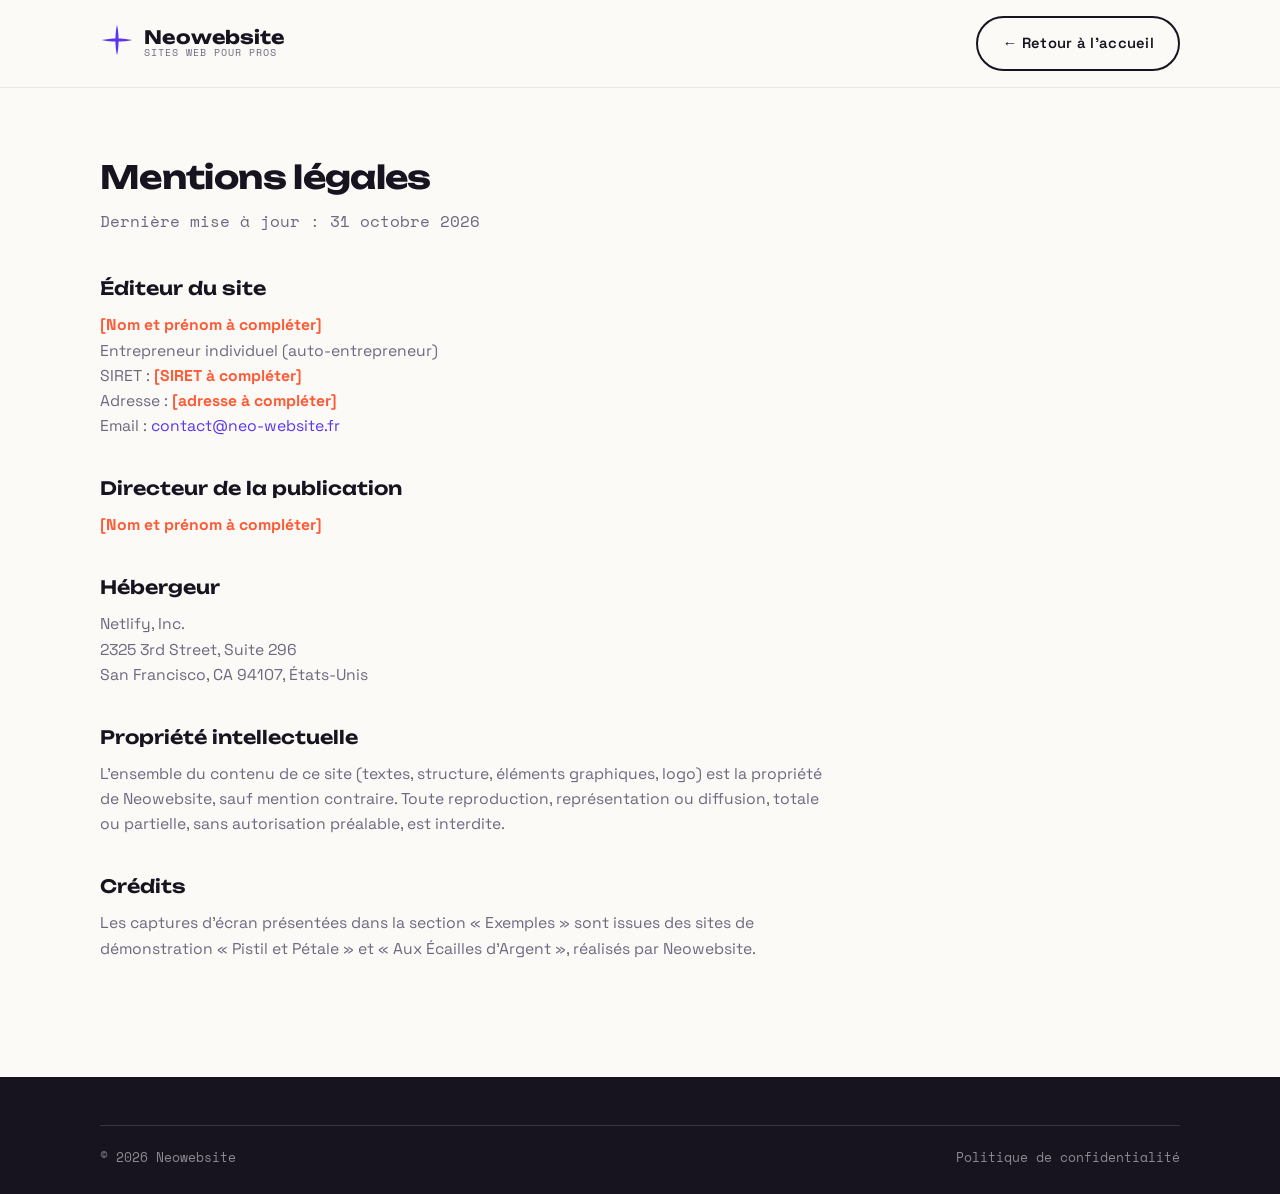
==== mentions-legales.html @ 785c67fd "RGPD + security headers : polices auto-hébergées, mentions légales & confidentialité - _headers : CS" ====
<!DOCTYPE html>
<html lang="fr">
<head>
  <meta charset="UTF-8" />
  <meta name="viewport" content="width=device-width, initial-scale=1.0" />
  <title>Mentions légales — Neowebsite</title>
  <meta name="description" content="Mentions légales du site Neowebsite." />
  <meta name="robots" content="noindex" />
  <link rel="stylesheet" href="styles.css" />
</head>
<body>

  <header class="site-header">
    <div class="container header-inner">
      <a href="index.html" class="brand" aria-label="Neowebsite — accueil">
        <span class="brand-mark" aria-hidden="true">
          <svg viewBox="0 0 40 40">
            <path d="M20 2 C22.5 12, 22.5 28, 20 38 C17.5 28, 17.5 12, 20 2 Z" />
            <path d="M2 20 C12 17.5, 28 17.5, 38 20 C28 22.5, 12 22.5, 2 20 Z" />
          </svg>
        </span>
        <span class="brand-word">
          <span class="brand-name">Neowebsite</span>
          <span class="brand-tag">sites web pour pros</span>
        </span>
      </a>
      <a href="index.html" class="btn btn-ghost">← Retour à l'accueil</a>
    </div>
  </header>

  <main class="legal-page">
    <div class="container">
      <h1>Mentions légales</h1>
      <p class="legal-updated">Dernière mise à jour : 31 octobre 2026</p>

      <section>
        <h2>Éditeur du site</h2>
        <p>
          <span class="legal-placeholder">[Nom et prénom à compléter]</span><br />
          Entrepreneur individuel (auto-entrepreneur)<br />
          SIRET : <span class="legal-placeholder">[SIRET à compléter]</span><br />
          Adresse : <span class="legal-placeholder">[adresse à compléter]</span><br />
          Email : <a href="mailto:contact@neo-website.fr">contact@neo-website.fr</a>
        </p>
      </section>

      <section>
        <h2>Directeur de la publication</h2>
        <p><span class="legal-placeholder">[Nom et prénom à compléter]</span></p>
      </section>

      <section>
        <h2>Hébergeur</h2>
        <p>
          Netlify, Inc.<br />
          2325 3rd Street, Suite 296<br />
          San Francisco, CA 94107, États-Unis
        </p>
      </section>

      <section>
        <h2>Propriété intellectuelle</h2>
        <p>
          L'ensemble du contenu de ce site (textes, structure, éléments graphiques, logo) est la
          propriété de Neowebsite, sauf mention contraire. Toute reproduction, représentation ou
          diffusion, totale ou partielle, sans autorisation préalable, est interdite.
        </p>
      </section>

      <section>
        <h2>Crédits</h2>
        <p>
          Les captures d'écran présentées dans la section « Exemples » sont issues des sites de
          démonstration « Pistil et Pétale » et « Aux Écailles d'Argent », réalisés par Neowebsite.
        </p>
      </section>
    </div>
  </main>

  <footer class="site-footer">
    <div class="container footer-bottom">
      <span>© <span id="year">2026</span> Neowebsite</span>
      <a href="politique-de-confidentialite.html" style="color: rgba(255,255,255,0.5);">Politique de confidentialité</a>
    </div>
  </footer>

  <script src="script.js"></script>
</body>
</html>
---- styles.css ----
/* Neowebsite — identité "jeune & dynamique" : violet électrique + corail, étiquette de vitrine */

/* Polices auto-hébergées (RGPD : aucune requête vers Google) */
@font-face {
  font-family: "Unbounded";
  font-style: normal;
  font-weight: 500;
  font-display: swap;
  src: url("fonts/unbounded-500.woff2") format("woff2");
}
@font-face {
  font-family: "Unbounded";
  font-style: normal;
  font-weight: 600;
  font-display: swap;
  src: url("fonts/unbounded-600.woff2") format("woff2");
}
@font-face {
  font-family: "Unbounded";
  font-style: normal;
  font-weight: 700;
  font-display: swap;
  src: url("fonts/unbounded-700.woff2") format("woff2");
}
@font-face {
  font-family: "Unbounded";
  font-style: normal;
  font-weight: 800;
  font-display: swap;
  src: url("fonts/unbounded-800.woff2") format("woff2");
}
@font-face {
  font-family: "Space Grotesk";
  font-style: normal;
  font-weight: 400;
  font-display: swap;
  src: url("fonts/space-grotesk-400.woff2") format("woff2");
}
@font-face {
  font-family: "Space Grotesk";
  font-style: normal;
  font-weight: 500;
  font-display: swap;
  src: url("fonts/space-grotesk-500.woff2") format("woff2");
}
@font-face {
  font-family: "Space Grotesk";
  font-style: normal;
  font-weight: 600;
  font-display: swap;
  src: url("fonts/space-grotesk-600.woff2") format("woff2");
}
@font-face {
  font-family: "Space Grotesk";
  font-style: normal;
  font-weight: 700;
  font-display: swap;
  src: url("fonts/space-grotesk-700.woff2") format("woff2");
}
@font-face {
  font-family: "Space Mono";
  font-style: normal;
  font-weight: 400;
  font-display: swap;
  src: url("fonts/space-mono-400.woff2") format("woff2");
}
@font-face {
  font-family: "Space Mono";
  font-style: normal;
  font-weight: 700;
  font-display: swap;
  src: url("fonts/space-mono-700.woff2") format("woff2");
}

:root {
  --bg: #fbfaf7;
  --ink: #17141f;
  --violet: #5b34f0;
  --violet-deep: #4524c9;
  --coral: #ff5a36;
  --mist: #efeafc;
  --muted: #6e687f;
  --card: #ffffff;

  --font-display: "Unbounded", system-ui, sans-serif;
  --font-body: "Space Grotesk", "Segoe UI", sans-serif;
  --font-mono: "Space Mono", "Courier New", monospace;

  --radius: 18px;
  --shadow: 0 24px 50px -30px rgba(23, 20, 31, 0.35);
}

* { box-sizing: border-box; margin: 0; padding: 0; }

html { scroll-behavior: smooth; }

body {
  font-family: var(--font-body);
  color: var(--ink);
  background: var(--bg);
  line-height: 1.6;
  -webkit-font-smoothing: antialiased;
}

.container { width: min(1080px, 92%); margin-inline: auto; }

a { color: inherit; text-decoration: none; }
a:focus-visible, button:focus-visible {
  outline: 3px solid var(--coral); outline-offset: 3px; border-radius: 6px;
}

/* ---------- boutons ---------- */
.btn {
  display: inline-block; font-weight: 600; font-size: 0.92rem; letter-spacing: 0.02em;
  padding: 0.85rem 1.5rem; border-radius: 999px;
  border: 2px solid transparent; cursor: pointer;
  transition: transform 0.16s ease, background 0.16s ease, color 0.16s ease, border-color 0.16s ease;
}
.btn:active { transform: translateY(1px); }
.btn-accent { background: var(--violet); color: #fff; }
.btn-accent:hover { background: var(--violet-deep); }
.btn-ghost { border-color: var(--ink); color: var(--ink); background: transparent; }
.btn-ghost:hover { background: var(--ink); color: #fff; }

/* ---------- header ---------- */
.site-header {
  position: sticky; top: 0; z-index: 50;
  background: color-mix(in srgb, var(--bg) 90%, transparent);
  backdrop-filter: blur(8px);
  border-bottom: 1px solid rgba(23, 20, 31, 0.08);
}
.header-inner { display: flex; align-items: center; justify-content: space-between; padding-block: 1rem; gap: 1.5rem; }

.brand { display: flex; align-items: center; gap: 0.65rem; }
.brand-mark { color: var(--violet); }
.brand-mark svg { width: 34px; height: 34px; }
.brand-mark path { fill: currentColor; }
.brand-word { display: flex; flex-direction: column; line-height: 1.1; }
.brand-name { font-family: var(--font-display); font-weight: 700; font-size: 1.15rem; letter-spacing: -0.01em; }
.brand-tag { font-family: var(--font-mono); font-size: 0.62rem; letter-spacing: 0.1em; text-transform: uppercase; color: var(--muted); }

.site-nav { display: flex; align-items: center; gap: 1.5rem; }
.site-nav a:not(.btn) { font-weight: 500; font-size: 0.95rem; }
.site-nav a:not(.btn):hover { color: var(--violet); }
.nav-cta { padding: 0.6rem 1.2rem; font-size: 0.82rem; }

.nav-toggle { display: none; flex-direction: column; gap: 5px; background: none; border: 0; cursor: pointer; padding: 6px; }
.nav-toggle span { width: 24px; height: 2px; background: var(--ink); transition: transform 0.2s ease, opacity 0.2s ease; }
.nav-toggle.is-active span:nth-child(1) { transform: translateY(7px) rotate(45deg); }
.nav-toggle.is-active span:nth-child(2) { opacity: 0; }
.nav-toggle.is-active span:nth-child(3) { transform: translateY(-7px) rotate(-45deg); }

/* ---------- hero ---------- */
.hero {
  position: relative; overflow: hidden;
  padding-block: 4.5rem 3.5rem;
  background:
    radial-gradient(1000px 560px at 80% 22%, color-mix(in srgb, var(--violet) 11%, transparent), transparent 70%),
    radial-gradient(760px 460px at 12% 90%, color-mix(in srgb, var(--coral) 9%, transparent), transparent 70%);
}
.hero::before {
  content: ""; position: absolute; inset: 0;
  background-image: radial-gradient(color-mix(in srgb, var(--violet) 16%, transparent) 1px, transparent 1.4px);
  background-size: 28px 28px;
  -webkit-mask-image: radial-gradient(640px 440px at 74% 40%, #000 0%, transparent 78%);
  mask-image: radial-gradient(640px 440px at 74% 40%, #000 0%, transparent 78%);
  pointer-events: none;
}
.hero-inner { position: relative; display: grid; grid-template-columns: 1.05fr 0.95fr; gap: 3rem; align-items: center; }
.hero-copy { max-width: 580px; }

.eyebrow {
  font-family: var(--font-mono); font-size: 0.74rem; font-weight: 700;
  letter-spacing: 0.14em; text-transform: uppercase; color: var(--violet); margin-bottom: 1rem;
}
.eyebrow-light { color: var(--mist); }

.hero-title {
  font-family: var(--font-display); font-weight: 700;
  font-size: clamp(2.1rem, 5vw, 3.7rem); line-height: 1.05; letter-spacing: -0.02em;
}
.hero-title em { font-style: normal; color: var(--violet); }

.hero-sub { margin-top: 1.2rem; max-width: 460px; font-size: 1.08rem; color: var(--muted); }
.hero-cta { margin-top: 2rem; display: flex; flex-wrap: wrap; gap: 0.8rem; }
.hero-trust {
  list-style: none; margin-top: 1.9rem;
  display: flex; flex-wrap: wrap; gap: 0.6rem 1.6rem;
}
.hero-trust li {
  display: flex; align-items: center; gap: 0.55rem;
  font-weight: 600; font-size: 0.95rem; color: var(--ink);
}
.trust-ico {
  display: inline-flex; align-items: center; justify-content: center;
  width: 1.55rem; height: 1.55rem; border-radius: 50%;
  background: var(--coral); color: #fff; font-size: 0.82rem; font-weight: 700; line-height: 1;
  flex: none;
}

/* ---------- étiquettes de vitrine (signature) ---------- */
.hero-tags { position: relative; display: flex; justify-content: center; align-items: center; min-height: 340px; }
.price-tag {
  position: relative; width: min(100%, 250px);
  background: var(--card); border: 2px solid var(--ink); border-radius: 22px;
  padding: 1.6rem 1.4rem 1.5rem; text-align: center;
  box-shadow: var(--shadow); transform: rotate(-4deg);
}
.price-tag::before {
  content: ""; position: absolute; top: -14px; left: 50%; transform: translateX(-50%);
  width: 24px; height: 24px; background: var(--bg); border: 2px solid var(--ink); border-radius: 50%;
}
.price-tag::after {
  content: ""; position: absolute; top: -36px; left: 50%; transform: translateX(-50%);
  width: 2px; height: 22px; background: var(--muted); border-radius: 1px;
}
.tag-kicker {
  display: block; font-family: var(--font-mono); font-size: 0.68rem; font-weight: 700;
  letter-spacing: 0.12em; text-transform: uppercase; color: var(--muted); margin-bottom: 0.4rem;
}
.tag-price {
  display: block; font-family: var(--font-display); font-weight: 800;
  font-size: 2.6rem; line-height: 1; color: var(--ink);
}
.tag-price em { font-style: normal; font-size: 0.45em; font-weight: 600; color: var(--violet); }
.tag-note { display: block; margin-top: 0.7rem; font-family: var(--font-mono); font-size: 0.72rem; color: var(--violet); }

.tag-mini {
  position: absolute; right: -6px; bottom: 34px; width: 178px;
  background: var(--violet); border-color: var(--violet); color: #fff;
  box-shadow: 0 18px 34px -18px rgba(91, 52, 240, 0.6); transform: rotate(5deg);
  padding: 1rem 1rem 1.1rem;
}
.tag-mini::before { border-color: var(--violet); background: var(--bg); }
.tag-mini .tag-kicker { color: rgba(255,255,255,0.72); }
.tag-mini .tag-price { color: #fff; font-size: 1.7rem; }
.tag-mini .tag-price em { color: #dcd1ff; }

.tag-badge {
  position: absolute; top: 8px; left: 0;
  font-family: var(--font-mono); font-size: 0.7rem; font-weight: 700; letter-spacing: 0.04em;
  background: var(--coral); color: #fff; padding: 0.55rem 0.9rem; border-radius: 999px;
  box-shadow: 0 10px 22px -10px rgba(255, 90, 54, 0.7); transform: rotate(-7deg);
}

/* ---------- bandeau défilant ---------- */
.ticker {
  overflow: hidden; border-block: 2px solid var(--ink);
  background: var(--violet); color: #fff;
  padding-block: 0.55rem;
}
.ticker-track { display: flex; width: max-content; animation: ticker 26s linear infinite; }
.ticker-track span {
  font-family: var(--font-mono); font-size: 0.82rem; font-weight: 700;
  letter-spacing: 0.08em; text-transform: uppercase; white-space: nowrap; padding-right: 0.5rem;
}
@keyframes ticker { to { transform: translateX(-50%); } }

/* ---------- sections ---------- */
.section { padding-block: 5rem; }
.section-tint { background: var(--mist); }
.section-dark { background: var(--ink); color: #fff; }

.section-head { max-width: 560px; margin-bottom: 2.5rem; }
.section-title {
  font-family: var(--font-display); font-weight: 700;
  font-size: clamp(1.7rem, 3.6vw, 2.5rem); line-height: 1.1; letter-spacing: -0.01em;
}
.section-dark .section-title { color: #fff; }

/* ---------- pour qui ---------- */
.who-grid { display: grid; grid-template-columns: repeat(3, 1fr); gap: 1.5rem; }
.who-card {
  background: var(--card); border: 1px solid rgba(23, 20, 31, 0.08);
  border-radius: var(--radius); padding: 1.8rem 1.5rem;
  transition: transform 0.18s ease, box-shadow 0.18s ease;
}
.who-card:hover { transform: translateY(-4px); box-shadow: var(--shadow); }
.who-icon { font-size: 1.4rem; color: var(--coral); display: block; margin-bottom: 0.7rem; }
.who-card h3 { font-family: var(--font-display); font-weight: 600; font-size: 1.15rem; margin-bottom: 0.4rem; }
.who-card p { color: var(--muted); font-size: 0.97rem; }

/* ---------- inclus ---------- */
.included-list { list-style: none; display: grid; grid-template-columns: repeat(auto-fit, minmax(200px, 1fr)); gap: 0.9rem; }
.included-list li {
  position: relative; background: var(--card); border: 1px solid rgba(23, 20, 31, 0.08);
  border-radius: 12px; padding: 1rem 1.2rem 1rem 2.4rem; font-weight: 500;
}
.included-list li::before {
  content: "✦"; position: absolute; left: 1.1rem; color: var(--violet); font-size: 0.85rem; top: 1.05rem;
}

/* ---------- exemples ---------- */
.exemples-grid { display: grid; grid-template-columns: repeat(2, 1fr); gap: 1.5rem; }
.exemple { display: flex; flex-direction: column; }
.exemple-window {
  display: block;
  background: var(--card); border: 1px solid rgba(23, 20, 31, 0.12);
  border-radius: 14px; overflow: hidden;
  transform: perspective(900px);
  transition: transform 0.22s ease-out, box-shadow 0.18s ease;
  will-change: transform;
}
.exemple:hover .exemple-window {
  box-shadow: var(--shadow), 0 20px 40px -16px color-mix(in srgb, var(--accent, var(--violet)) 50%, transparent);
}
.exemple-dots { display: flex; gap: 5px; padding: 0.6rem 0.8rem; border-bottom: 1px solid rgba(23, 20, 31, 0.08); }
.exemple-dots i { width: 9px; height: 9px; border-radius: 50%; background: rgba(23, 20, 31, 0.14); }
.exemple-dots i:nth-child(1) { background: var(--coral); }
.exemple-dots i:nth-child(2) { background: #f0b429; }
.exemple-dots i:nth-child(3) { background: #34c169; }
.exemple-body {
  display: flex; flex-direction: column; gap: 0.4rem; justify-content: center;
  min-height: 128px; padding: 1.4rem 1.3rem 1.4rem 1.2rem;
  border-left: 4px solid var(--accent, var(--violet));
}
.exemple-name { font-family: var(--font-display); font-weight: 600; font-size: 1.05rem; line-height: 1.2; }
.exemple-tag {
  font-family: var(--font-mono); font-size: 0.68rem; letter-spacing: 0.05em;
  text-transform: uppercase; color: var(--muted);
}
.exemple-adresse {
  font-family: var(--font-mono); font-size: 0.66rem; letter-spacing: 0.02em;
  color: var(--muted);
}
.exemple-desc { margin-top: 0.7rem; color: var(--muted); font-size: 0.95rem; }

.exemple-screen { display: block; }
.exemple-screen img { display: block; width: 100%; height: auto; }
.exemple-meta {
  display: flex; align-items: flex-start; justify-content: space-between;
  gap: 0.75rem; margin-top: 0.85rem;
}
.exemple-meta .exemple-name,
.exemple-meta .exemple-tag { display: block; }
.exemple-voir {
  font-family: var(--font-mono); font-size: 0.78rem; font-weight: 700;
  color: var(--violet); white-space: nowrap; padding-top: 0.15rem;
}
.exemple-voir:hover { text-decoration: underline; }

/* ---------- tarifs ---------- */
.pricing-grid { display: grid; grid-template-columns: repeat(2, 1fr); gap: 1.5rem; max-width: 820px; }
.plan {
  position: relative; background: var(--card); border: 1px solid rgba(23, 20, 31, 0.1);
  border-radius: var(--radius); padding: 2rem 1.8rem; box-shadow: 0 1px 0 rgba(23,20,31,0.04);
}
.plan-featured { border: 2px solid var(--violet); background: linear-gradient(180deg, #fff, color-mix(in srgb, var(--violet) 5%, #fff)); }
.plan-badge {
  position: absolute; top: -12px; left: 1.4rem;
  font-family: var(--font-mono); font-size: 0.68rem; font-weight: 700; letter-spacing: 0.08em; text-transform: uppercase;
  padding: 0.3rem 0.7rem; border-radius: 999px; background: var(--ink); color: #fff;
}
.plan-featured .plan-badge { background: var(--violet); }
.plan h3 { font-family: var(--font-display); font-weight: 600; font-size: 1.25rem; margin-bottom: 0.7rem; }
.plan-price { font-family: var(--font-display); font-weight: 800; font-size: 2.6rem; line-height: 1; color: var(--ink); }
.plan-price em { font-style: normal; font-size: 0.4em; font-weight: 600; color: var(--violet); }
.plan-suffix { display: block; margin-top: 0.35rem; font-family: var(--font-mono); font-size: 0.72rem; font-weight: 700; color: var(--muted); }
.plan-monthly { margin: 0.9rem 0 0; font-family: var(--font-display); font-weight: 700; font-size: 1.35rem; color: var(--coral); line-height: 1.1; }
.plan-monthly em { font-style: normal; font-size: 0.72em; font-weight: 600; }
.plan-list { list-style: none; margin: 1.4rem 0 1.6rem; }
.plan-list li { position: relative; padding-left: 1.4rem; margin-bottom: 0.5rem; color: var(--muted); font-size: 0.95rem; }
.plan-list li::before { content: "✓"; position: absolute; left: 0; color: var(--violet); font-weight: 700; }
.plan-cta { width: 100%; text-align: center; }

.tarif-note { margin-top: 1.6rem; font-family: var(--font-mono); font-size: 0.84rem; color: var(--muted); }

/* ---------- contact ---------- */
.contact-grid { display: grid; grid-template-columns: 1fr 1fr; gap: 3rem; align-items: start; }
.contact-copy p { color: rgba(255,255,255,0.72); font-size: 1.05rem; margin-bottom: 1.4rem; }
.contact-mail {
  display: inline-block; font-family: var(--font-mono); font-size: 1.05rem; font-weight: 700;
  color: #fff; border-bottom: 2px solid var(--coral); padding-bottom: 2px;
}
.contact-mail:hover { color: var(--coral); }

.contact-form {
  display: grid; gap: 1rem; background: #fff; color: var(--ink);
  border-radius: var(--radius); padding: 1.8rem;
}
.contact-form label { display: grid; gap: 0.35rem; }
.contact-form label span { font-size: 0.82rem; font-weight: 600; color: var(--muted); }
.contact-form input, .contact-form select, .contact-form textarea {
  font-family: var(--font-body); font-size: 0.98rem; color: var(--ink);
  padding: 0.7rem 0.85rem; border: 1.5px solid rgba(23, 20, 31, 0.15); border-radius: 10px;
  background: var(--bg); resize: vertical;
}
.contact-form input:focus, .contact-form select:focus, .contact-form textarea:focus {
  outline: none; border-color: var(--violet);
}
.contact-form .btn { justify-self: start; }
.contact-form .consent {
  display: flex; align-items: flex-start; gap: 0.6rem;
  font-size: 0.82rem; color: var(--muted); line-height: 1.5;
}
.contact-form .consent input {
  width: 1rem; height: 1rem; padding: 0; margin: 0.2rem 0 0;
  border: none; border-radius: 0; background: none;
  accent-color: var(--violet); flex-shrink: 0;
}
.contact-form .consent a { color: var(--violet); text-decoration: underline; }

/* ---------- footer ---------- */
.site-footer { background: var(--ink); color: #fff; padding-block: 3rem 1.6rem; }
.footer-inner { display: flex; align-items: center; gap: 1.5rem; flex-wrap: wrap; margin-bottom: 2rem; }
.footer-brand { display: flex; align-items: center; gap: 0.6rem; }
.footer-brand .brand-mark { color: var(--violet); }
.footer-brand .brand-mark path { fill: #fff; }
.footer-name { font-family: var(--font-display); font-weight: 700; font-size: 1.2rem; }
.footer-tag { color: rgba(255,255,255,0.6); font-size: 0.92rem; }
.footer-mail { margin-left: auto; font-family: var(--font-mono); font-weight: 700; font-size: 0.95rem; color: #fff; border-bottom: 2px solid var(--coral); padding-bottom: 2px; }
.footer-mail:hover { color: var(--coral); }
.footer-bottom {
  display: flex; justify-content: space-between; gap: 1rem; flex-wrap: wrap;
  padding-top: 1.4rem; border-top: 1px solid rgba(255,255,255,0.14);
  font-family: var(--font-mono); font-size: 0.8rem; color: rgba(255,255,255,0.5);
}
.footer-legal {
  display: flex; gap: 1.5rem; flex-wrap: wrap; padding-top: 1rem;
  font-family: var(--font-mono); font-size: 0.8rem;
}
.footer-legal a { color: rgba(255,255,255,0.5); text-decoration: none; }
.footer-legal a:hover { color: var(--coral); }

/* ---------- reveal ---------- */
.reveal { opacity: 0; transform: translateY(22px); transition: opacity 0.7s ease, transform 0.7s ease; }
.reveal.is-visible { opacity: 1; transform: none; }

/* ---------- responsive ---------- */
@media (max-width: 900px) {
  .site-nav {
    position: absolute; top: 100%; left: 0; right: 0;
    flex-direction: column; align-items: flex-start; gap: 0.9rem;
    background: var(--bg); padding: 1.5rem 4%; border-bottom: 1px solid rgba(23,20,31,0.08);
    transform: translateY(-8px); opacity: 0; pointer-events: none; transition: 0.25s ease;
  }
  .site-nav.is-open { transform: none; opacity: 1; pointer-events: auto; }
  .nav-toggle { display: flex; }
  .hero-inner { grid-template-columns: 1fr; }
  .hero-tags { order: -1; min-height: 300px; }
  .who-grid, .exemples-grid, .pricing-grid, .contact-grid { grid-template-columns: 1fr; }
  .contact-grid { gap: 2rem; }
}

@media (max-width: 560px) {
  .hero { padding-top: 3rem; }
  .hero-tags { transform: scale(0.9); min-height: 280px; }
  .tag-mini { right: -12px; }
  .footer-mail { margin-left: 0; }
}

@media (prefers-reduced-motion: reduce) {
  html { scroll-behavior: auto; }
  .ticker-track { animation: none; }
  .reveal { opacity: 1; transform: none; transition: none; }
  .who-card { transition: none; }
}

/* ---------- pages légales ---------- */
.legal-page { padding: 4rem 0 5rem; }
.legal-page h1 {
  font-family: var(--font-display); font-weight: 700; font-size: 2rem; letter-spacing: -0.02em;
  margin-bottom: 0.4rem;
}
.legal-updated { font-family: var(--font-mono); font-size: 0.8rem; color: var(--muted); margin-bottom: 2.5rem; }
.legal-page section { margin-bottom: 2.2rem; }
.legal-page h2 {
  font-family: var(--font-display); font-weight: 600; font-size: 1.15rem; margin-bottom: 0.6rem;
}
.legal-page p { color: var(--muted); font-size: 0.98rem; max-width: 46rem; }
.legal-page a { color: var(--violet); }
.legal-placeholder { color: var(--coral); font-weight: 700; }
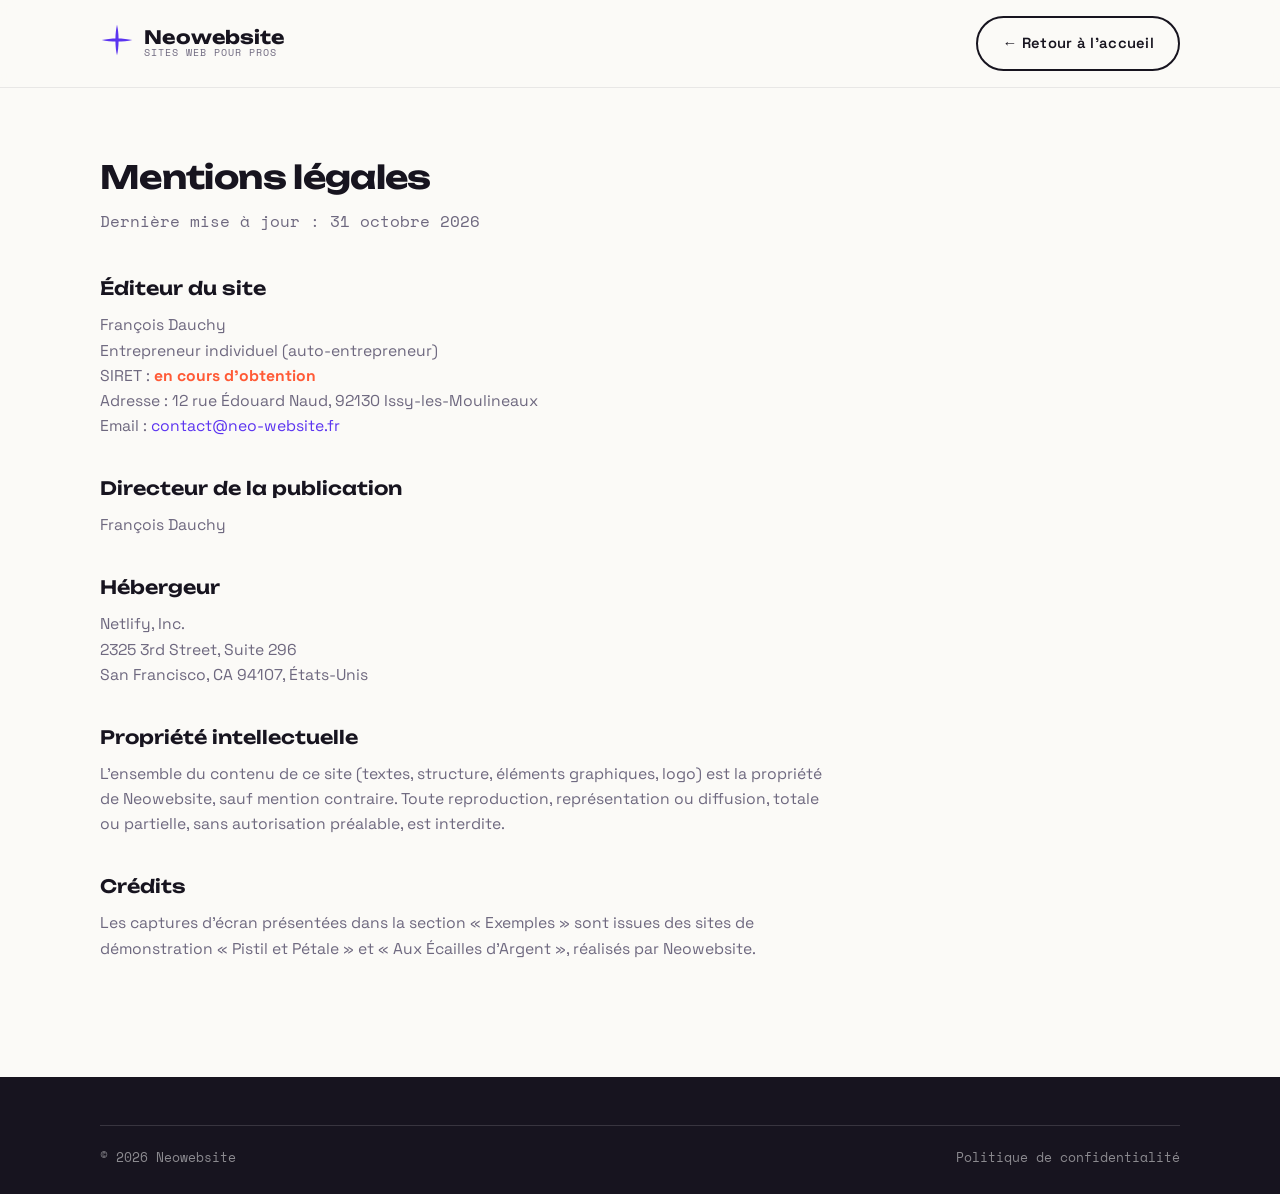
==== commit 56459dfd: "Mentions légales : identité et adresse renseignées (SIRET en attente) Co-Authored-By: Claude Opus 4." ====
--- a/mentions-legales.html
+++ b/mentions-legales.html
@@ -36,17 +36,17 @@
       <section>
         <h2>Éditeur du site</h2>
         <p>
-          <span class="legal-placeholder">[Nom et prénom à compléter]</span><br />
+          François Dauchy<br />
           Entrepreneur individuel (auto-entrepreneur)<br />
-          SIRET : <span class="legal-placeholder">[SIRET à compléter]</span><br />
-          Adresse : <span class="legal-placeholder">[adresse à compléter]</span><br />
+          SIRET : <span class="legal-placeholder">en cours d'obtention</span><br />
+          Adresse : 12 rue Édouard Naud, 92130 Issy-les-Moulineaux<br />
           Email : <a href="mailto:contact@neo-website.fr">contact@neo-website.fr</a>
         </p>
       </section>
 
       <section>
         <h2>Directeur de la publication</h2>
-        <p><span class="legal-placeholder">[Nom et prénom à compléter]</span></p>
+        <p>François Dauchy</p>
       </section>
 
       <section>
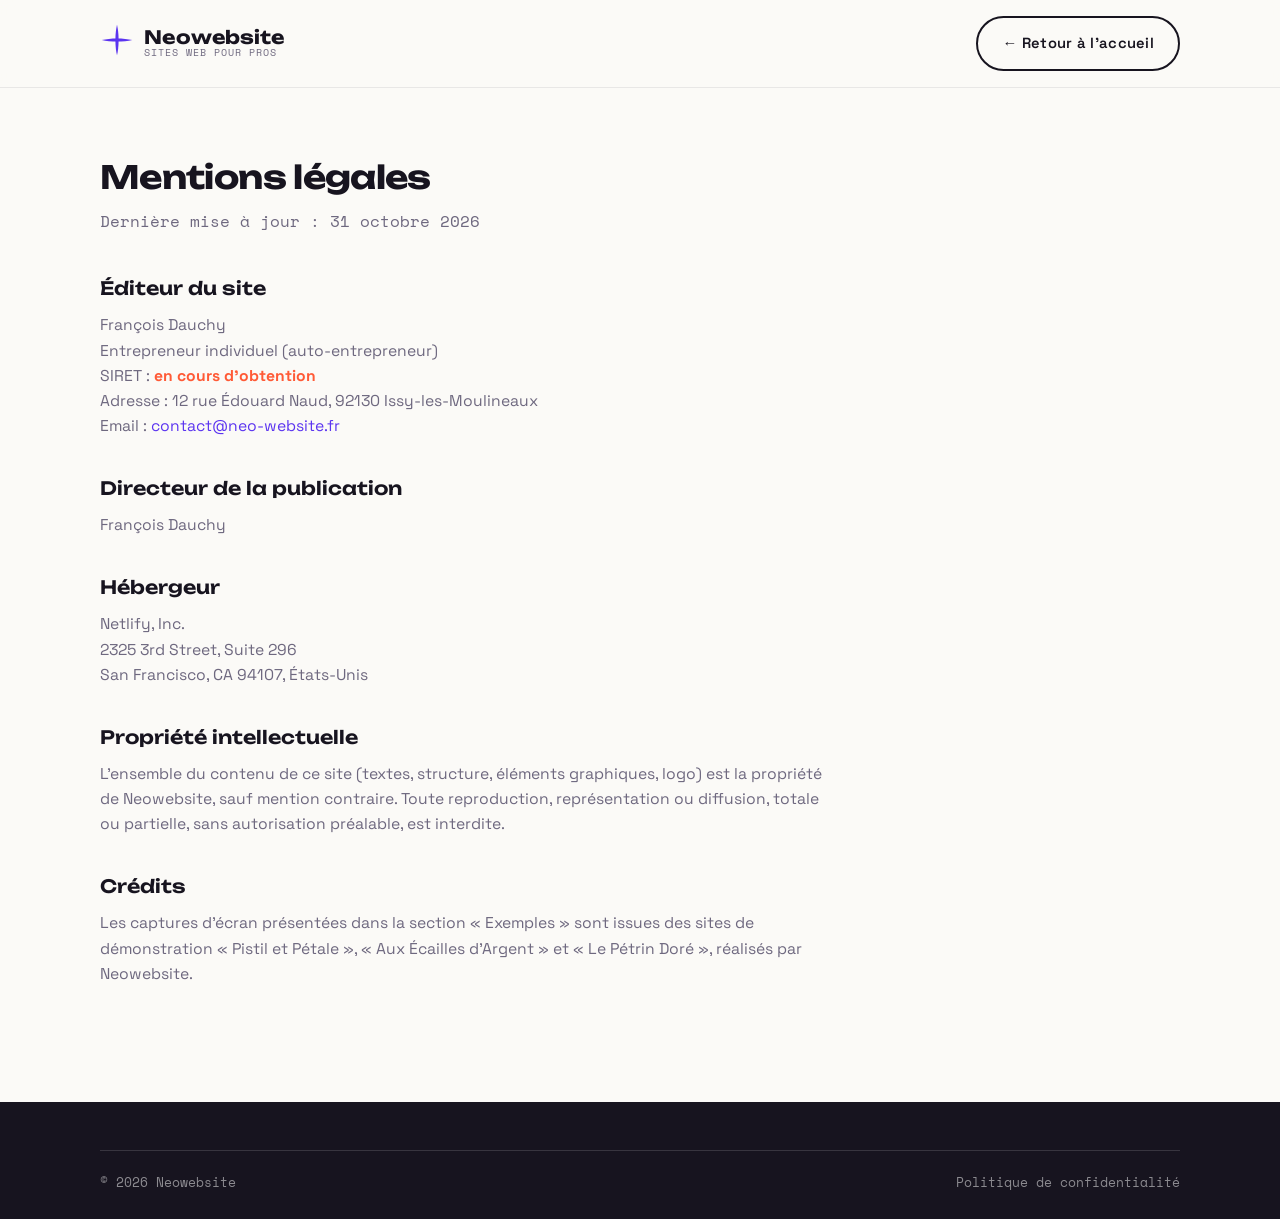
==== commit 21b91062: "Exemples : ajout « Le Pétrin Doré » + réassurance « résiliable à tout moment »" ====
--- a/mentions-legales.html
+++ b/mentions-legales.html
@@ -71,7 +71,7 @@
         <h2>Crédits</h2>
         <p>
           Les captures d'écran présentées dans la section « Exemples » sont issues des sites de
-          démonstration « Pistil et Pétale » et « Aux Écailles d'Argent », réalisés par Neowebsite.
+          démonstration « Pistil et Pétale », « Aux Écailles d'Argent » et « Le Pétrin Doré », réalisés par Neowebsite.
         </p>
       </section>
     </div>
